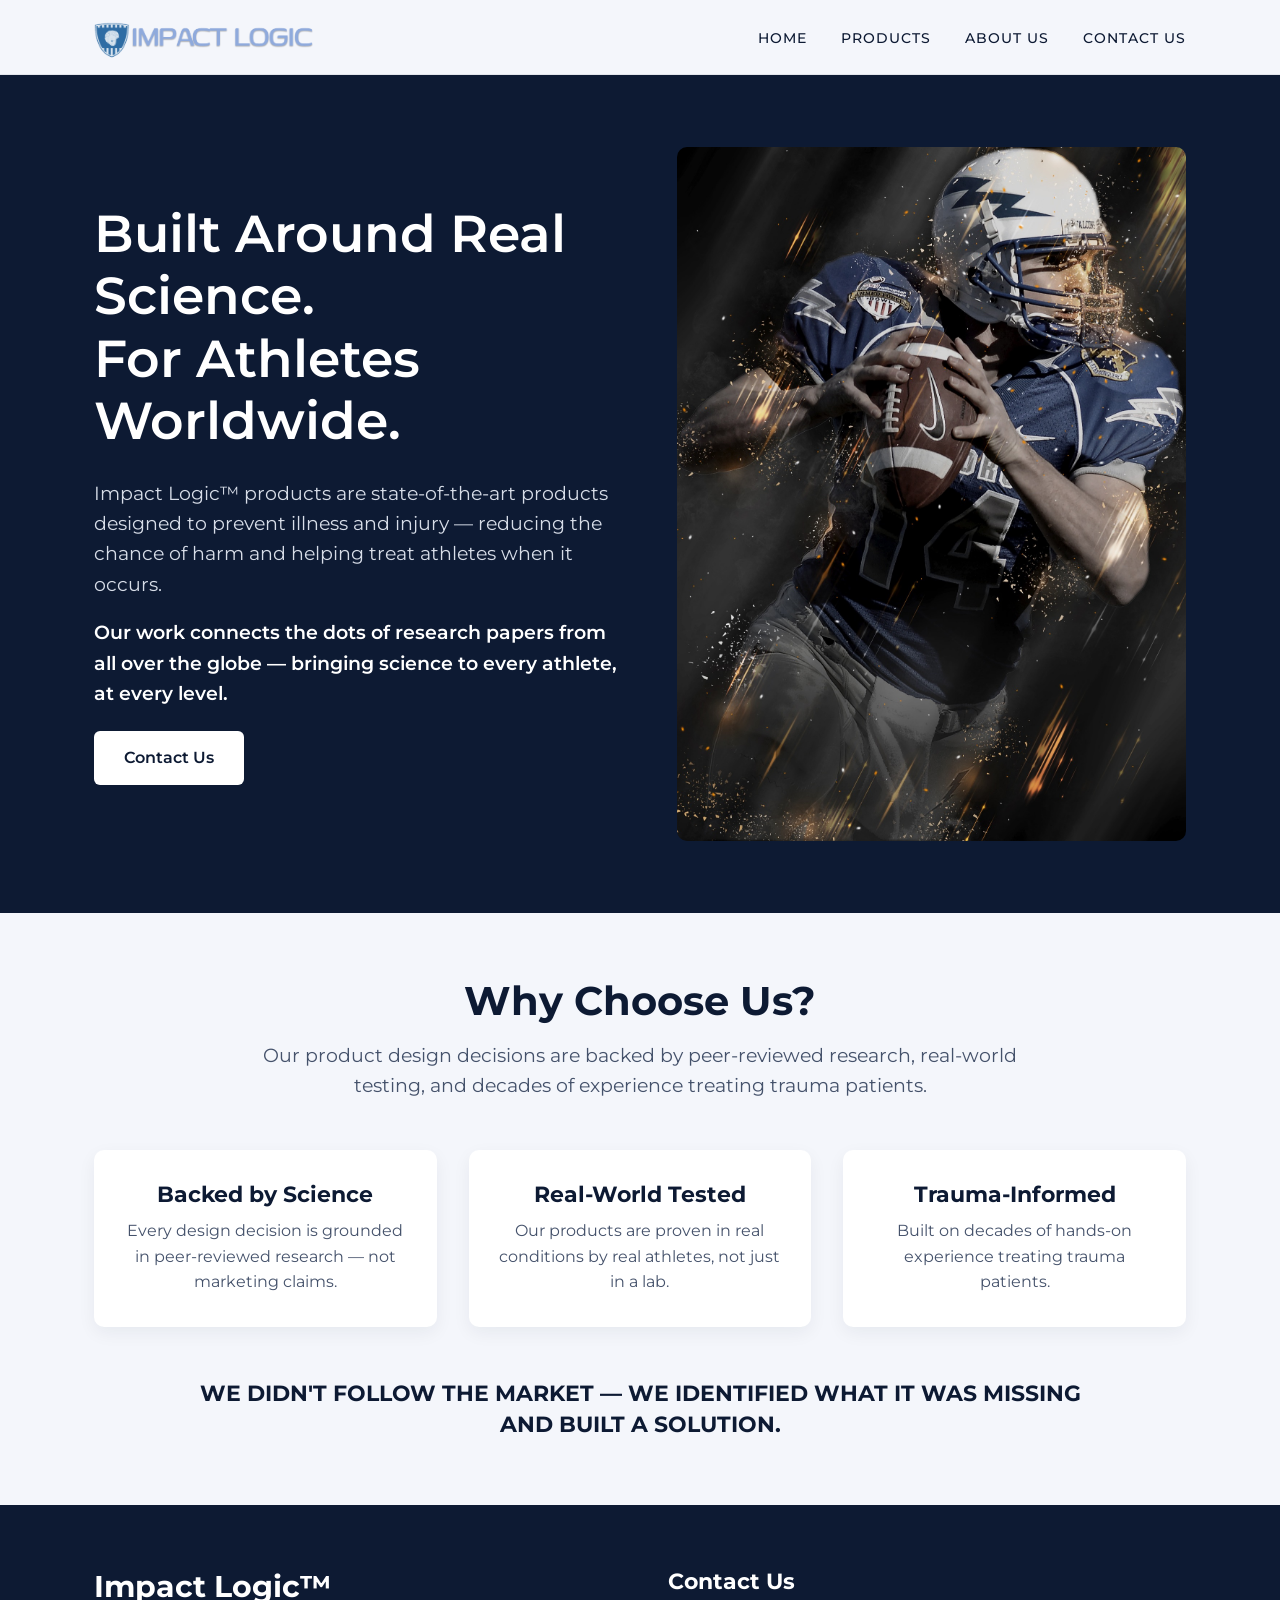
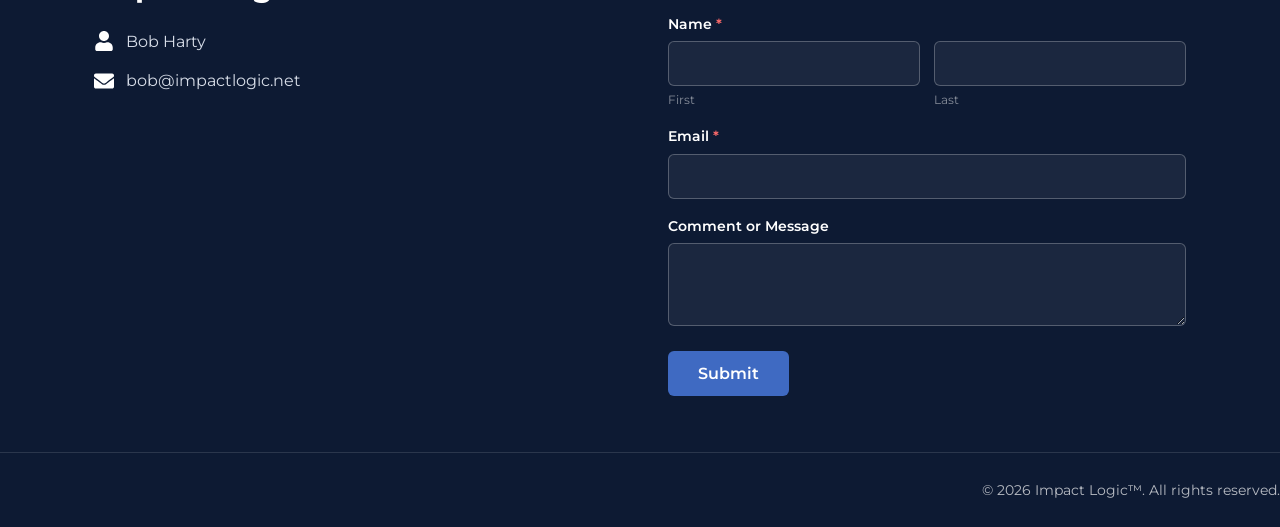
==== index.html @ c2b57afe "Add files via upload" ====
<!doctype html>
<html lang="en-US">
  <head>
    <meta charset="UTF-8" />
    <meta name="viewport" content="width=device-width, initial-scale=1" />
    <title>Impact Logic™ — Built Around Real Science</title>
    <link rel="icon" href="images/logo.png" />
    <link rel="preconnect" href="https://fonts.googleapis.com" />
    <link rel="preconnect" href="https://fonts.gstatic.com" crossorigin />
    <link
      href="https://fonts.googleapis.com/css2?family=Montserrat:wght@400;500;600;700&display=swap"
      rel="stylesheet"
    />
    <link rel="stylesheet" href="style.css" />
  </head>
  <body>
    <header class="site-header">
      <div class="header-inner">
        <a href="index.html" class="logo"
          ><img src="images/logo.png" alt="Impact Logic"
        /></a>
        <button
          class="menu-toggle"
          aria-label="Menu"
          onclick="document.getElementById('nav').classList.toggle('open')"
        >
          <svg
            width="28"
            height="28"
            viewBox="0 0 24 24"
            fill="none"
            stroke="#0d1a33"
            stroke-width="2"
          >
            <line x1="3" y1="6" x2="21" y2="6" />
            <line x1="3" y1="12" x2="21" y2="12" />
            <line x1="3" y1="18" x2="21" y2="18" />
          </svg>
        </button>
        <nav class="main" id="nav">
          <ul>
            <li><a href="index.html">Home</a></li>
            <li class="has-drop">
              <a href="products.html">Products</a>
              <ul class="drop">
                <li><a href="the-vortex.html">The Vortex</a></li>
                <li><a href="nekprotek.html">NekProTek</a></li>
                <li><a href="cryo-chair.html">Cryo Chair</a></li>
              </ul>
            </li>
            <li><a href="about.html">About Us</a></li>
            <li><a href="contact.html">Contact Us</a></li>
          </ul>
        </nav>
      </div>
    </header>

    <section class="hero" style="padding: 0">
      <div
        class="hero-grid"
        style="
          display: grid;
          grid-template-columns: 1.05fr 1fr;
          gap: 48px;
          align-items: center;
          background: var(--navy);
          max-width: 100%;
          margin: 0 auto;
          padding: 72px max(24px, calc((100% - 1140px) / 2 + 24px));
          color: #fff;
        "
      >
        <div>
          <h1 style="font-size: 52px; font-weight: 600; margin-bottom: 26px">
            Built Around Real Science.<br />For Athletes Worldwide.
          </h1>
          <p
            style="
              color: var(--text-light);
              margin-bottom: 18px;
              font-size: 19px;
            "
          >
            Impact Logic&trade; products are state-of-the-art products designed
            to prevent illness and injury &mdash; reducing the chance of harm
            and helping treat athletes when it occurs.
          </p>
          <p
            style="
              color: #fff;
              font-weight: 600;
              margin-bottom: 8px;
              font-size: 19px;
            "
          >
            Our work connects the dots of research papers from all over the
            globe &mdash; bringing science to every athlete, at every level.
          </p>
          <a href="contact.html" class="btn">Contact Us</a>
        </div>
        <div
          style="
            border-radius: 10px;
            overflow: hidden;
            background: #05070d;
            min-height: 460px;
          "
        >
          <img
            src="images/hero.jpg"
            alt="American Football Player in action"
            style="
              width: 100%;
              height: 100%;
              object-fit: cover;
              min-height: 460px;
            "
          />
        </div>
      </div>
    </section>
    <section class="alt" style="text-align: center">
      <div class="wrap">
        <h2 style="font-size: 40px; margin-bottom: 16px">Why Choose Us?</h2>
        <p class="lead" style="margin: 0 auto 48px">
          Our product design decisions are backed by peer-reviewed research,
          real-world testing, and decades of experience treating trauma
          patients.
        </p>
        <div class="pillars">
          <div class="pillar">
            <h3>Backed by Science</h3>
            <p>
              Every design decision is grounded in peer-reviewed research
              &mdash; not marketing claims.
            </p>
          </div>
          <div class="pillar">
            <h3>Real-World Tested</h3>
            <p>
              Our products are proven in real conditions by real athletes, not
              just in a lab.
            </p>
          </div>
          <div class="pillar">
            <h3>Trauma-Informed</h3>
            <p>
              Built on decades of hands-on experience treating trauma patients.
            </p>
          </div>
        </div>
        <p
          style="
            max-width: 900px;
            margin: 52px auto 0;
            font-weight: 700;
            font-size: 22px;
            color: var(--navy);
            line-height: 1.4;
          "
        >
          WE DIDN'T FOLLOW THE MARKET &mdash; WE IDENTIFIED WHAT IT WAS MISSING
          AND BUILT A SOLUTION.
        </p>
      </div>
    </section>

    <footer class="site-footer" id="footer">
      <div class="footer-grid">
        <div class="footer-brand">
          <h2>Impact Logic&trade;</h2>
          <ul class="contact-list">
            <li>
              <svg viewBox="0 0 448 512">
                <path
                  d="M224 256c70.7 0 128-57.3 128-128S294.7 0 224 0 96 57.3 96 128s57.3 128 128 128zm89.6 32h-16.7c-22.2 10.2-46.9 16-72.9 16s-50.6-5.8-72.9-16h-16.7C60.2 288 0 348.2 0 422.4V464c0 26.5 21.5 48 48 48h352c26.5 0 48-21.5 48-48v-41.6c0-74.2-60.2-134.4-134.4-134.4z"
                />
              </svg>
              Bob Harty
            </li>
            <li>
              <svg viewBox="0 0 512 512">
                <path
                  d="M502.3 190.8c3.9-3.1 9.7-.2 9.7 4.7V400c0 26.5-21.5 48-48 48H48c-26.5 0-48-21.5-48-48V195.6c0-5 5.7-7.8 9.7-4.7 22.4 17.4 52.1 39.5 154.1 113.6 21.1 15.4 56.7 47.8 92.2 47.6 35.7.3 72-32.8 92.3-47.6 102-74.1 131.6-96.3 154-113.7zM256 320c23.2.4 56.6-29.2 73.4-41.4 132.7-96.3 142.8-104.7 173.4-128.7 5.8-4.5 9.2-11.5 9.2-18.9v-19c0-26.5-21.5-48-48-48H48C21.5 64 0 85.5 0 112v19c0 7.4 3.4 14.3 9.2 18.9 30.6 23.9 40.7 32.4 173.4 128.7 16.8 12.2 50.2 41.8 73.4 41.4z"
                />
              </svg>
              <a href="mailto:bob@impactlogic.net">bob@impactlogic.net</a>
            </li>
          </ul>
        </div>
        <div class="form-box">
          <h3>Contact Us</h3>
          <!-- To make this email Bob: sign up free at https://formspree.io, create a form,
           and replace YOUR_FORM_ID below with the endpoint it gives you. -->
          <form action="https://formspree.io/f/YOUR_FORM_ID" method="POST">
            <div class="field">
              <label>Name <span class="req">*</span></label>
              <div class="form-row">
                <div>
                  <input type="text" name="First Name" required />
                  <div class="sub">First</div>
                </div>
                <div>
                  <input type="text" name="Last Name" required />
                  <div class="sub">Last</div>
                </div>
              </div>
            </div>
            <div class="field">
              <label>Email <span class="req">*</span></label
              ><input type="email" name="email" required />
            </div>
            <div class="field">
              <label>Comment or Message</label
              ><textarea name="message" rows="3"></textarea>
            </div>
            <button type="submit" class="form-submit">Submit</button>
          </form>
        </div>
      </div>
      <div class="copyright">
        &copy; 2026 Impact Logic&trade;. All rights reserved.
      </div>
    </footer>
  </body>
</html>
---- style.css ----
:root {
  --navy: #0d1a33;
  --header-bg: #f4f6fb;
  --text-light: #d7dde8;
  --white: #fff;
  --btn: #3f6ac2;
  --pale: #f4f6fb;
  --ink: #0d1a33;
  --muted: #45526b;
}
* {
  box-sizing: border-box;
  margin: 0;
  padding: 0;
}
body {
  font-family: "Montserrat", sans-serif;
  color: var(--ink);
  font-size: 18px;
  line-height: 1.6;
  background: var(--white);
}
img {
  max-width: 100%;
  display: block;
}
.wrap {
  max-width: 1140px;
  margin: 0 auto;
  padding: 0 24px;
}
a {
  color: var(--btn);
}
h1,
h2,
h3 {
  line-height: 1.2;
}

/* Header */
header.site-header {
  background: var(--header-bg);
  padding: 14px 0;
  position: sticky;
  top: 0;
  z-index: 100;
  border-bottom: 1px solid rgba(13, 26, 51, 0.08);
}
.header-inner {
  max-width: 1140px;
  margin: 0 auto;
  padding: 0 24px;
  display: flex;
  align-items: center;
  justify-content: space-between;
}
.logo img {
  max-height: 46px;
  width: auto;
}
nav.main > ul {
  list-style: none;
  display: flex;
  gap: 34px;
  align-items: center;
}
nav.main a {
  color: var(--navy);
  text-decoration: none;
  text-transform: uppercase;
  font-size: 14px;
  font-weight: 500;
  letter-spacing: 1px;
}
nav.main a:hover {
  opacity: 0.7;
}
.has-drop {
  position: relative;
}
.drop {
  display: none;
  position: absolute;
  top: calc(100% + 3px);
  left: 0;
  background: var(--white);
  min-width: 180px;
  border-radius: 8px;
  box-shadow: 0 12px 30px rgba(13, 26, 51, 0.14);
  overflow: hidden;
  padding: 6px 0;
}
.has-drop:hover .drop {
  display: block;
}
.drop a {
  display: block;
  padding: 12px 22px;
  font-size: 13px;
  white-space: nowrap;
}
.drop a:hover {
  background: var(--pale);
  opacity: 1;
}
.menu-toggle {
  display: none;
  background: none;
  border: 0;
  cursor: pointer;
}

/* Page hero band */
.page-head {
  background: var(--navy);
  color: var(--white);
  padding: 56px 0;
}
.page-head h1 {
  font-size: 46px;
  font-weight: 600;
}
.page-head p {
  color: var(--text-light);
  max-width: 1140px;
  margin-top: 12px;
}

/* Buttons */
.btn {
  display: inline-block;
  background: var(--white);
  color: var(--navy);
  text-decoration: none;
  font-weight: 600;
  padding: 14px 30px;
  border-radius: 6px;
  margin-top: 14px;
  font-size: 16px;
  transition: transform 0.15s ease;
}
.btn:hover {
  transform: translateY(-2px);
}
.btn-navy {
  background: var(--navy);
  color: #fff;
}

/* Sections */
section {
  padding: 64px 0;
}
section.alt {
  background: var(--pale);
}
.lead {
  font-size: 19px;
  color: var(--muted);
  max-width: 820px;
}

/* Product row (image + text) */
.prod {
  display: grid;
  grid-template-columns: 1fr 1fr;
  gap: 48px;
  align-items: center;
  margin-bottom: 8px;
}
.prod.rev {
  direction: rtl;
}
.prod.rev > * {
  direction: ltr;
}
.prod img {
  border-radius: 10px;
  width: 100%;
  object-fit: cover;
  box-shadow: 0 8px 24px rgba(13, 26, 51, 0.12);
}
.prod h2 {
  font-size: 32px;
  margin-bottom: 14px;
}
.prod h3 {
  font-size: 20px;
  margin: 18px 0 8px;
  color: var(--navy);
}
.prod p {
  color: var(--muted);
}

/* Two-up cards (nekprotek versions) */
.cards2 {
  display: flex;
  flex-direction: horizontal;
  gap: 32px;
}
.card {
  background: #fff;
  border: 1px solid rgba(13, 26, 51, 0.1);
  border-radius: 12px;
  overflow: hidden;
  box-shadow: 0 8px 24px rgba(3, 10, 22, 0.06);
}
.card img {
  width: 100%;
  height: 60%;
  object-fit: cover;
}
.card .body {
  padding: 26px 28px;
}
.card h2 {
  font-size: 24px;
  margin-bottom: 6px;
}
.card h3 {
  font-size: 16px;
  text-transform: uppercase;
  letter-spacing: 1px;
  color: var(--btn);
  margin: 16px 0 8px;
}
.card p {
  color: var(--muted);
  font-size: 16px;
}

/* generic content block */
.block {
  max-width: 900px;
}
.block h2 {
  font-size: 30px;
  margin-bottom: 14px;
}
.block p {
  color: var(--muted);
  margin-bottom: 16px;
}
.stat-list {
  list-style: none;
  margin: 16px 0;
}
.stat-list li {
  padding: 10px 0 10px 30px;
  position: relative;
  color: var(--ink);
  border-bottom: 1px solid rgba(13, 26, 51, 0.08);
}
.stat-list li:before {
  content: "▸";
  position: absolute;
  left: 6px;
  color: var(--btn);
}

/* studies */
.study {
  background: #fff;
  border-left: 4px solid var(--btn);
  border-radius: 8px;
  padding: 22px 26px;
  margin-bottom: 20px;
  box-shadow: 0 4px 14px rgba(13, 26, 51, 0.05);
}
.study h3 {
  font-size: 18px;
  margin-bottom: 8px;
  color: var(--navy);
}
.study p {
  color: var(--muted);
  font-size: 16px;
}

/* pillars (home) */
.pillars {
  display: grid;
  grid-template-columns: repeat(3, 1fr);
  gap: 32px;
  text-align: center;
}
.pillar {
  background: var(--white);
  border-radius: 10px;
  padding: 32px 28px;
  box-shadow: 0 6px 18px rgba(13, 26, 51, 0.06);
}
.pillar .ic {
  width: 44px;
  height: 44px;
  color: var(--btn);
  margin-bottom: 16px;
}
.pillar h3 {
  font-size: 22px;
  margin-bottom: 10px;
  color: var(--navy);
}
.pillar p {
  font-size: 16px;
  color: var(--muted);
}

/* Footer */
footer.site-footer {
  background: var(--navy);
  color: var(--white);
  padding: 64px 0 0;
}
.footer-grid {
  max-width: 1140px;
  margin: 0 auto;
  padding: 0 24px;
  display: grid;
  grid-template-columns: 1fr 1fr;
  gap: 56px;
  align-items: start;
}
.footer-brand h2 {
  font-size: 30px;
  margin-bottom: 24px;
}
.contact-list {
  list-style: none;
}
.contact-list li {
  display: flex;
  align-items: center;
  gap: 12px;
  margin-bottom: 14px;
  color: var(--text-light);
  font-size: 16px;
}
.contact-list svg {
  width: 20px;
  height: 20px;
  flex: 0 0 20px;
  fill: var(--white);
}
.contact-list a {
  color: var(--text-light);
  text-decoration: none;
}
.contact-list a:hover {
  color: var(--white);
}
.form-box h3 {
  font-size: 22px;
  margin-bottom: 18px;
}
.form-row {
  display: grid;
  grid-template-columns: 1fr 1fr;
  gap: 14px;
}
.field {
  margin-bottom: 16px;
}
.field label {
  display: block;
  font-size: 14px;
  font-weight: 600;
  margin-bottom: 6px;
}
.field .req {
  color: #ff6b6b;
}
.field input,
.field textarea {
  width: 100%;
  padding: 12px 14px;
  border: 1px solid rgba(255, 255, 255, 0.25);
  border-radius: 6px;
  background: rgba(255, 255, 255, 0.06);
  color: var(--white);
  font-size: 16px;
  font-family: inherit;
}
.sub {
  font-size: 12px;
  color: rgba(255, 255, 255, 0.5);
  margin-top: 4px;
}
.form-submit {
  background: var(--btn);
  color: #fff;
  border: 0;
  padding: 13px 30px;
  border-radius: 6px;
  font-size: 16px;
  font-weight: 600;
  cursor: pointer;
  font-family: inherit;
}
.form-submit:hover {
  background: #4d79d1;
}
.copyright {
  border-top: 1px solid rgba(255, 255, 255, 0.12);
  margin-top: 56px;
  padding: 26px 0;
  text-align: right;
  font-size: 14px;
  color: rgba(255, 255, 255, 0.7);
}

@media (max-width: 900px) {
  .hero-grid,
  .prod,
  .cards2,
  .pillars,
  .footer-grid {
    grid-template-columns: 1fr !important;
    gap: 32px;
  }
  .prod.rev {
    direction: ltr;
  }
  .page-head h1 {
    font-size: 34px;
  }
  nav.main ul {
    display: none;
  }
  .menu-toggle {
    display: block;
  }
  nav.main.open ul {
    display: flex;
    flex-direction: column;
    position: absolute;
    top: 70px;
    right: 24px;
    background: #fff;
    padding: 16px 20px;
    border-radius: 8px;
    box-shadow: 0 12px 30px rgba(13, 26, 51, 0.14);
    gap: 16px;
    z-index: 200;
  }
  nav.main.open .drop {
    position: static;
    display: block;
    box-shadow: none;
    padding-left: 12px;
    min-width: 0;
  }
}
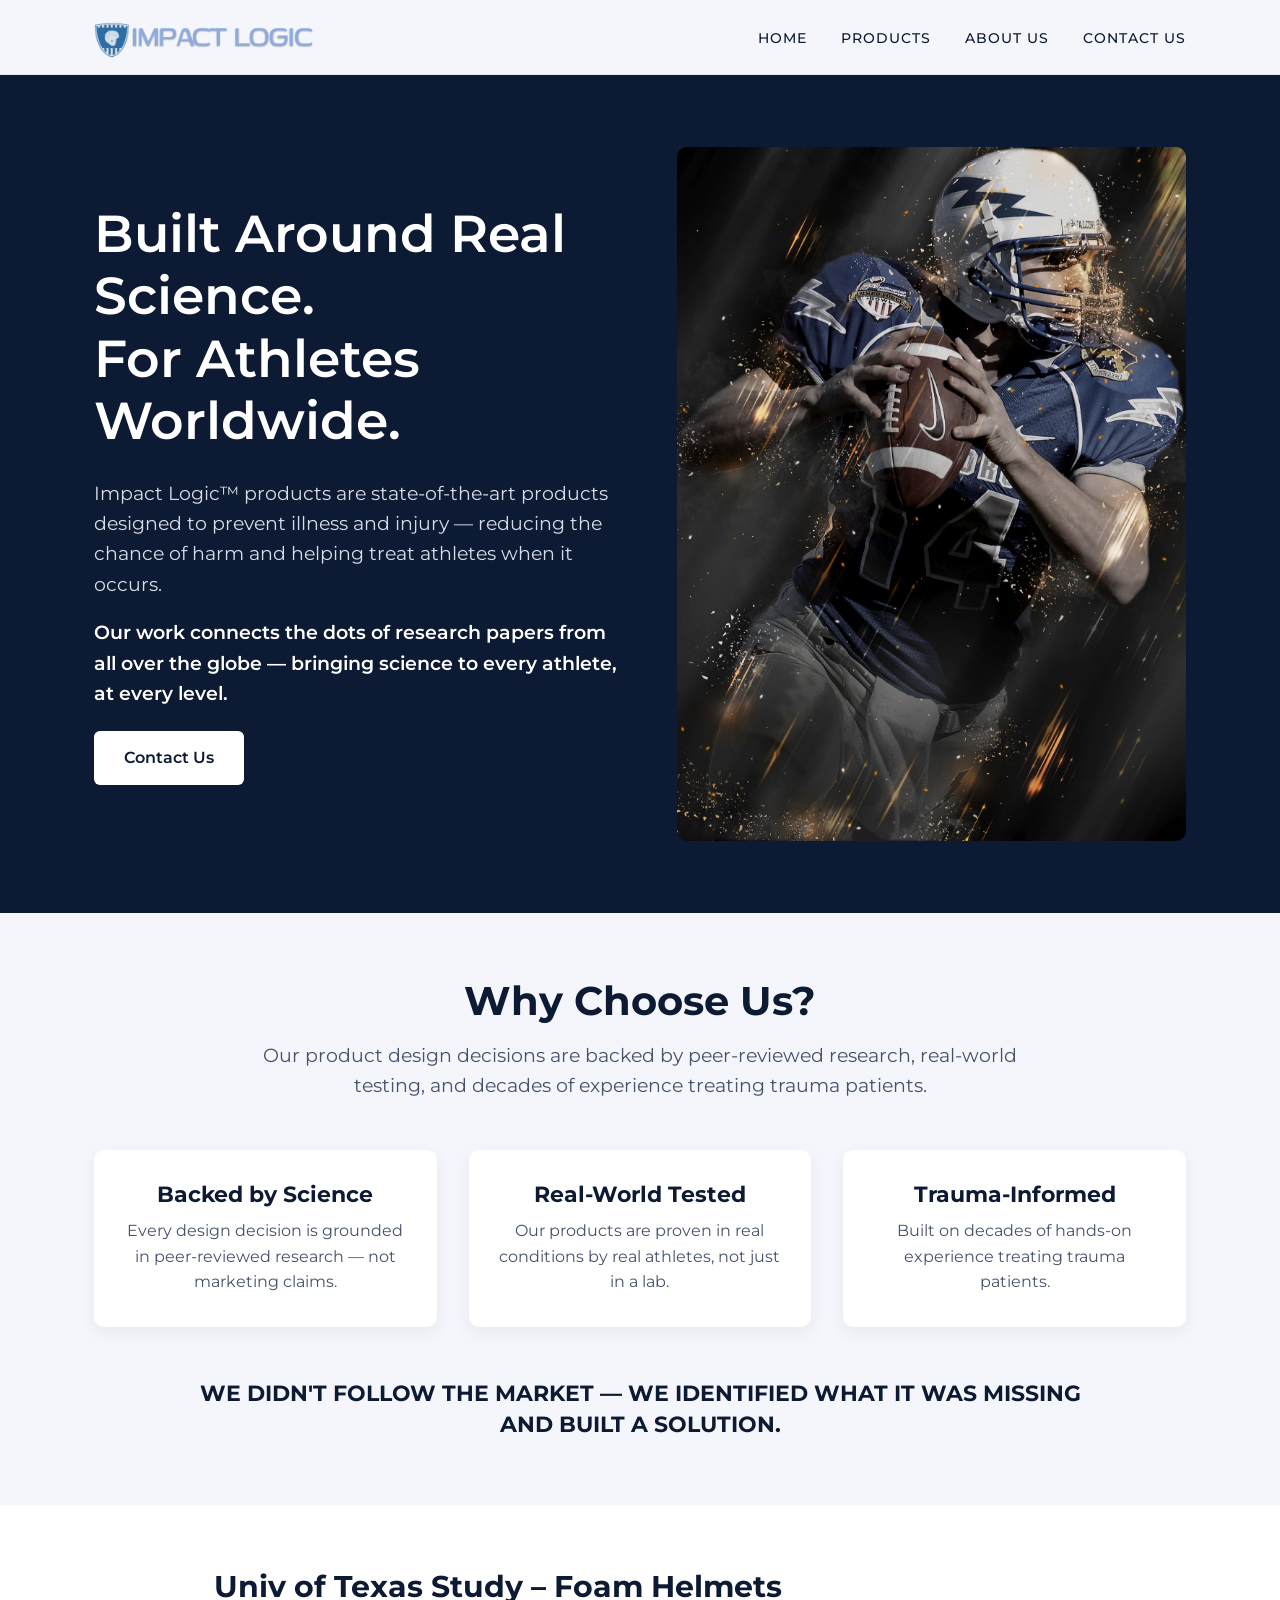
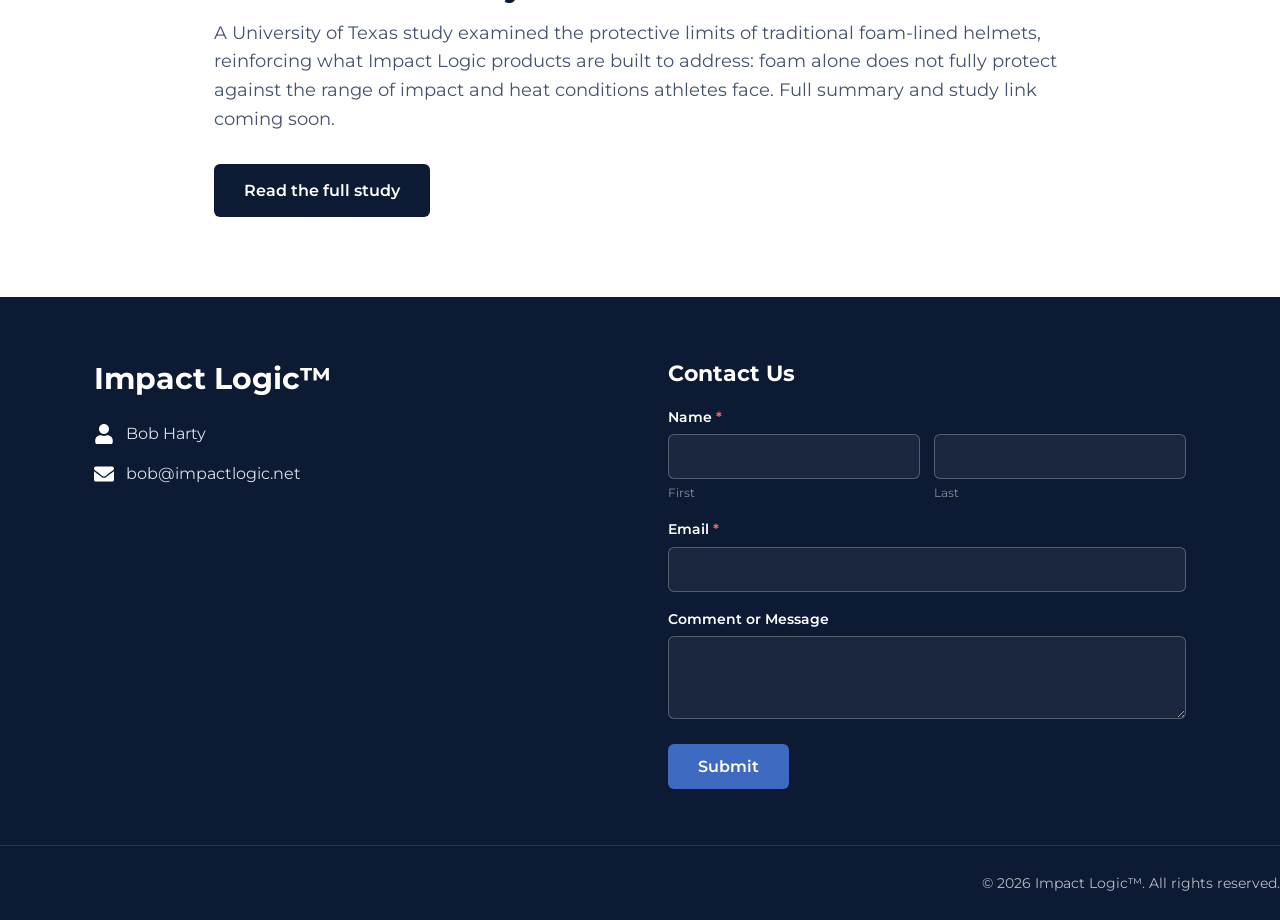
==== commit 1aab3dcb: "Add files via upload" ====
--- a/index.html
+++ b/index.html
@@ -164,6 +164,18 @@
         </p>
       </div>
     </section>
+    <section>
+      <div class="wrap block" style="max-width: 900px; margin: 0 auto">
+        <h2>Univ of Texas Study &ndash; Foam Helmets</h2>
+        <p>
+          A University of Texas study examined the protective limits of traditional foam-lined helmets, reinforcing what Impact Logic products are built to address: foam alone does not fully protect against the range of impact and heat conditions athletes face. Full summary and study link coming soon.
+        </p>
+        <p>
+          <a href="#" class="btn btn-navy" style="color: #fff">Read the full study</a>
+        </p>
+      </div>
+    </section>
+
 
     <footer class="site-footer" id="footer">
       <div class="footer-grid">
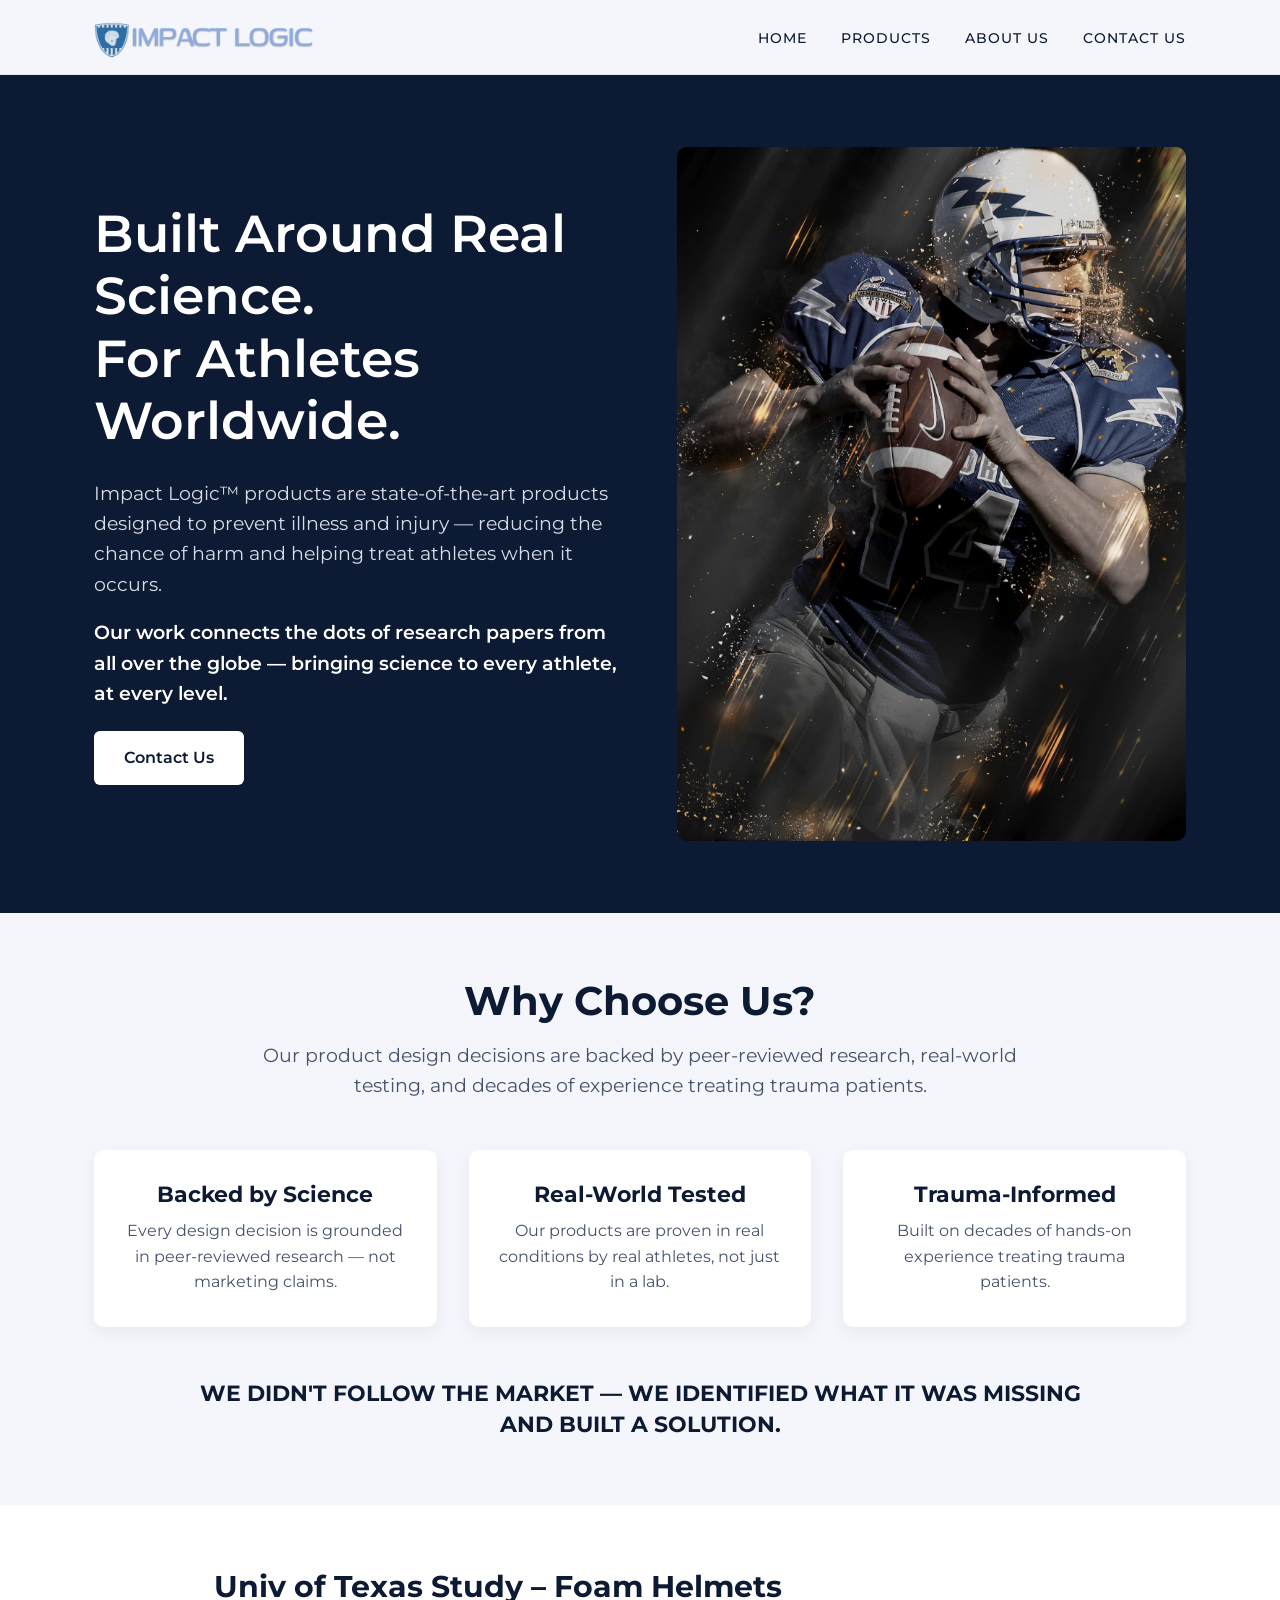
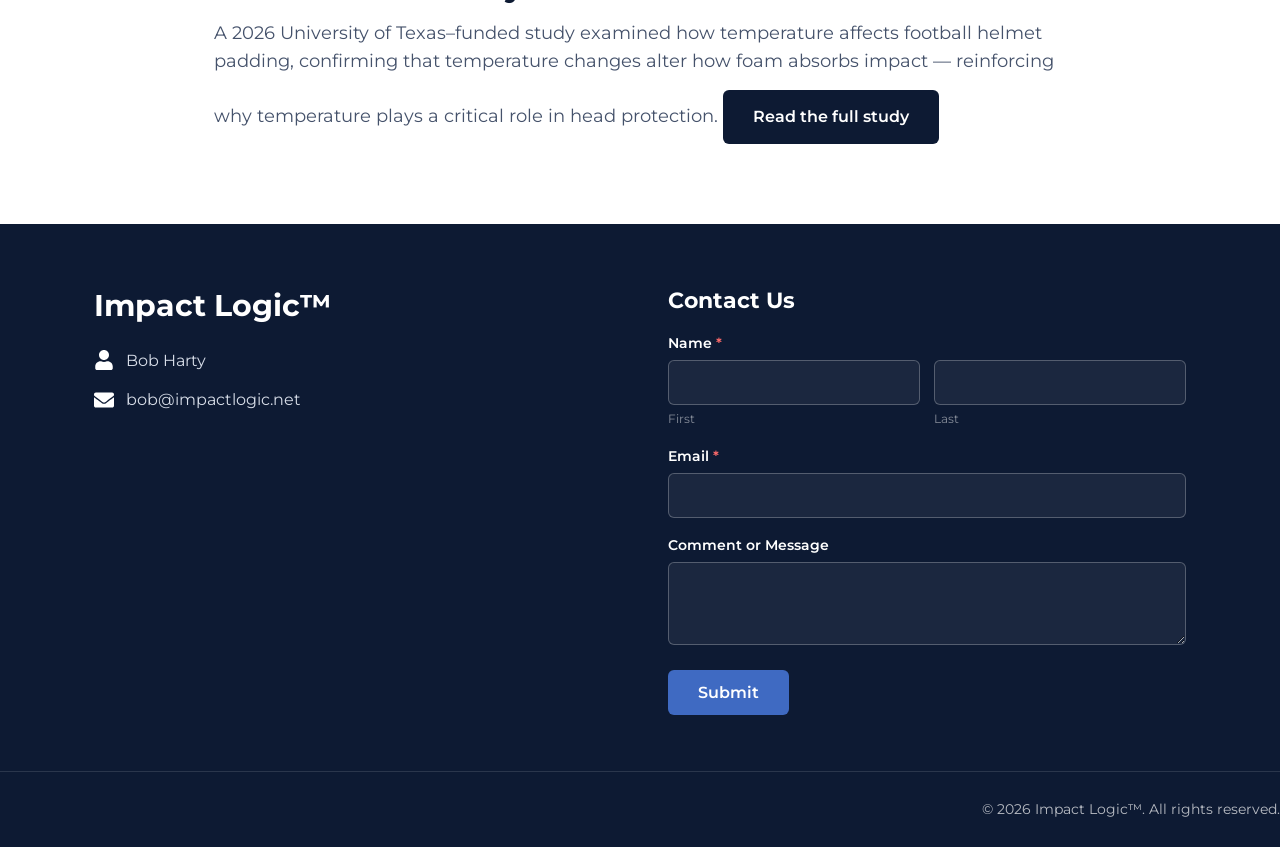
==== commit 2b9c0d61: "Revise study details and update form Updated study description and form action URL." ====
--- a/index.html
+++ b/index.html
@@ -168,10 +168,8 @@
       <div class="wrap block" style="max-width: 900px; margin: 0 auto">
         <h2>Univ of Texas Study &ndash; Foam Helmets</h2>
         <p>
-          A University of Texas study examined the protective limits of traditional foam-lined helmets, reinforcing what Impact Logic products are built to address: foam alone does not fully protect against the range of impact and heat conditions athletes face. Full summary and study link coming soon.
-        </p>
-        <p>
-          <a href="#" class="btn btn-navy" style="color: #fff">Read the full study</a>
+          A 2026 University of Texas–funded study examined how temperature affects football helmet padding, confirming that temperature changes alter how foam absorbs impact — reinforcing why temperature plays a critical role in head protection.
+          <a href="https://link.springer.com/article/10.1007/s10439-026-04161-2" target="_blank" rel="noopener"" class="btn btn-navy" style="color: #fff">Read the full study</a>
         </p>
       </div>
     </section>
@@ -204,7 +202,7 @@
           <h3>Contact Us</h3>
           <!-- To make this email Bob: sign up free at https://formspree.io, create a form,
            and replace YOUR_FORM_ID below with the endpoint it gives you. -->
-          <form action="https://formspree.io/f/YOUR_FORM_ID" method="POST">
+          <form action="https://https://formspree.io/f/xzerdgpr" method="POST">
             <div class="field">
               <label>Name <span class="req">*</span></label>
               <div class="form-row">
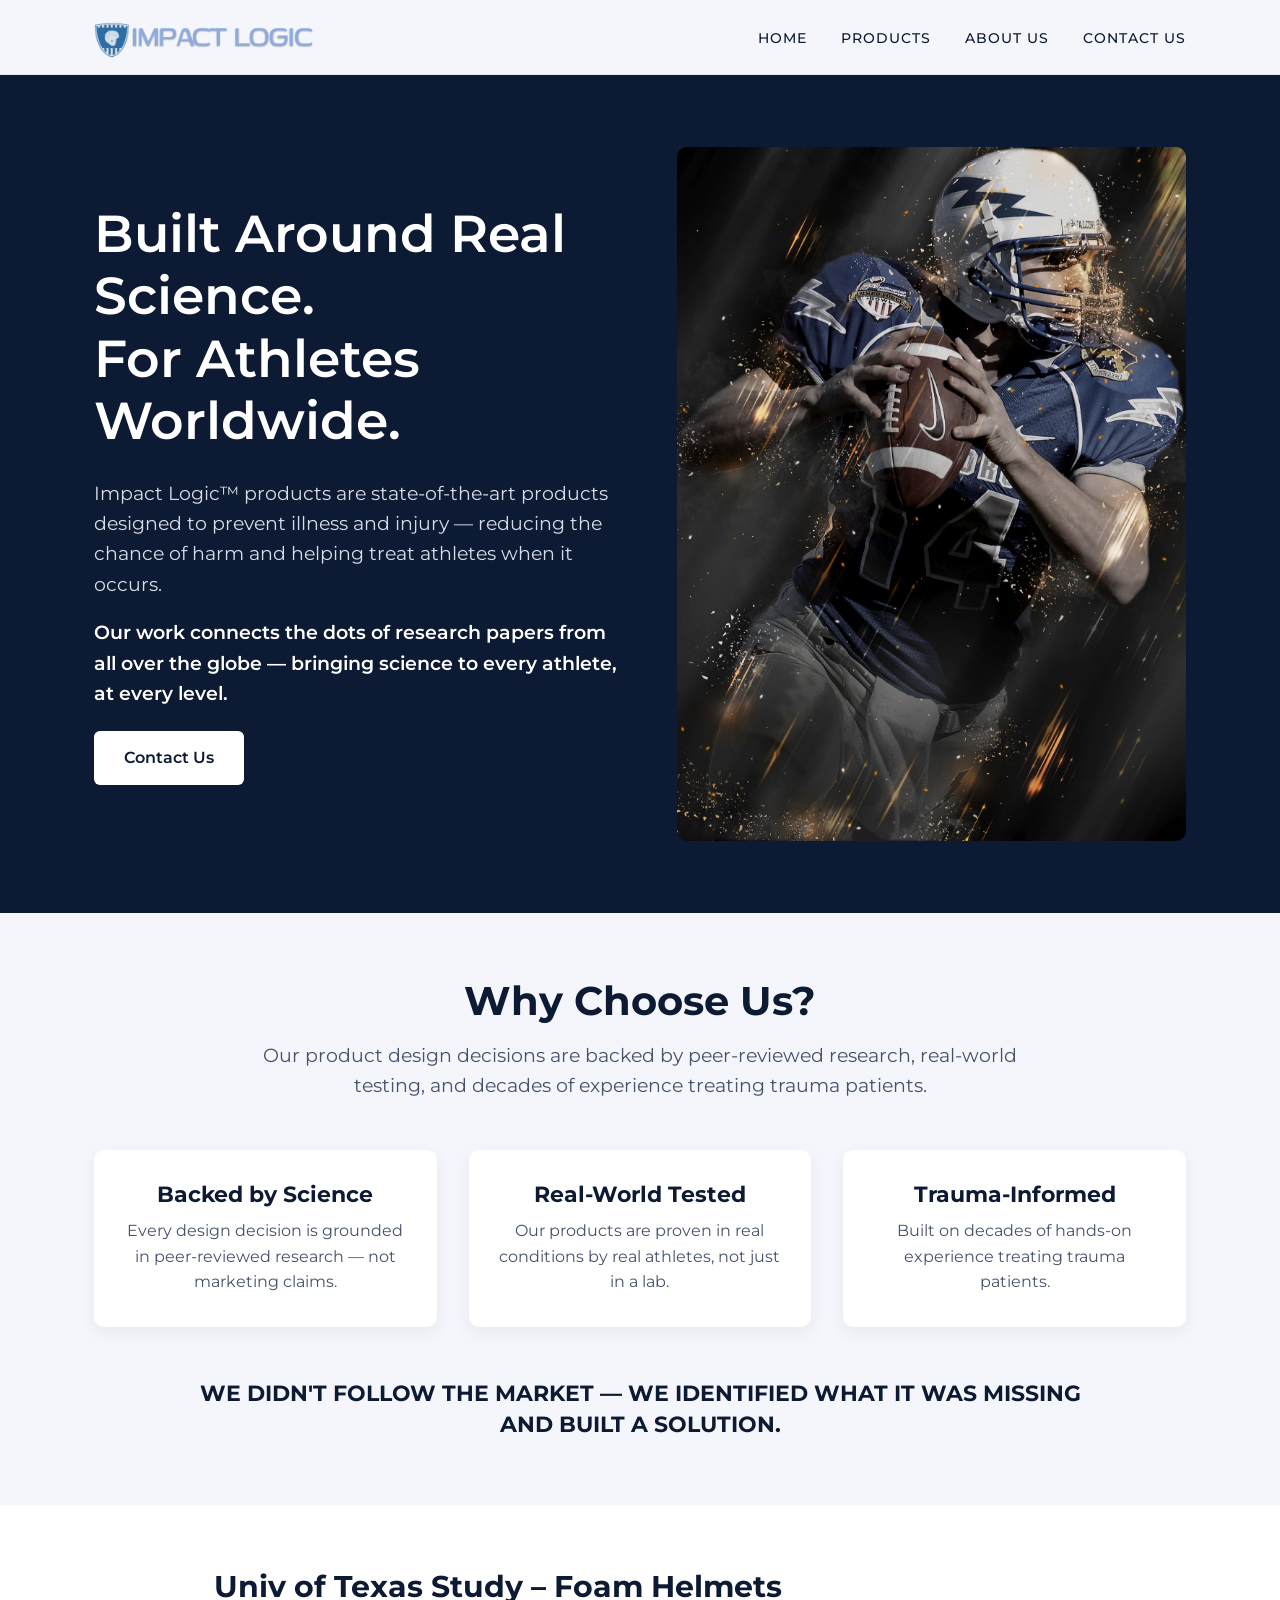
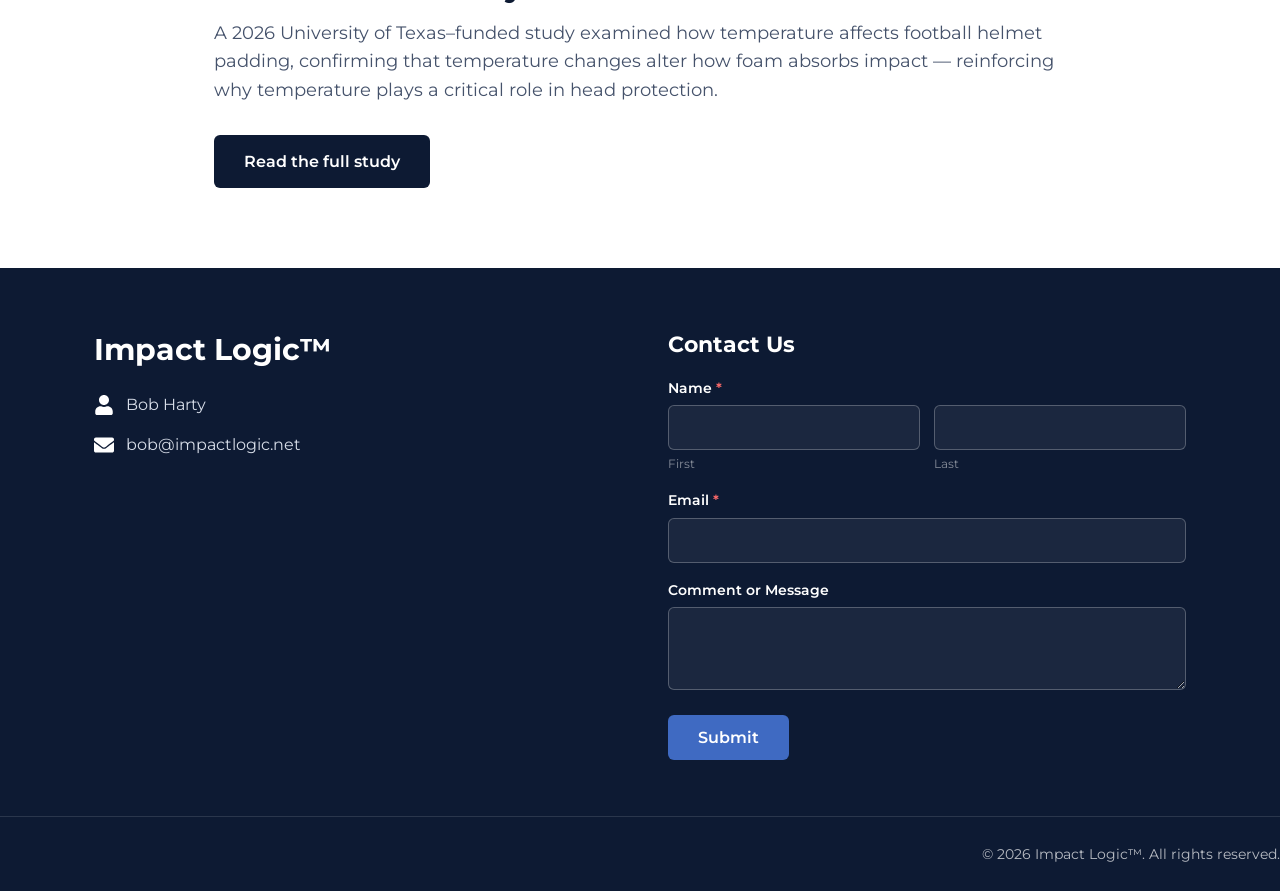
==== commit 23d967d8: "Fix HTML encoding for study description paragraph" ====
--- a/index.html
+++ b/index.html
@@ -168,7 +168,7 @@
       <div class="wrap block" style="max-width: 900px; margin: 0 auto">
         <h2>Univ of Texas Study &ndash; Foam Helmets</h2>
         <p>
-          A 2026 University of Texas–funded study examined how temperature affects football helmet padding, confirming that temperature changes alter how foam absorbs impact — reinforcing why temperature plays a critical role in head protection.
+          A 2026 University of Texas–funded study examined how temperature affects football helmet padding, confirming that temperature changes alter how foam absorbs impact — reinforcing why temperature plays a critical role in head protection.</p>
           <a href="https://link.springer.com/article/10.1007/s10439-026-04161-2" target="_blank" rel="noopener"" class="btn btn-navy" style="color: #fff">Read the full study</a>
         </p>
       </div>
@@ -200,9 +200,7 @@
         </div>
         <div class="form-box">
           <h3>Contact Us</h3>
-          <!-- To make this email Bob: sign up free at https://formspree.io, create a form,
-           and replace YOUR_FORM_ID below with the endpoint it gives you. -->
-          <form action="https://https://formspree.io/f/xzerdgpr" method="POST">
+          <form action="https://formspree.io/f/xzerdgpr" method="POST">
             <div class="field">
               <label>Name <span class="req">*</span></label>
               <div class="form-row">
@@ -232,5 +230,6 @@
         &copy; 2026 Impact Logic&trade;. All rights reserved.
       </div>
     </footer>
+     <script src="form-handler.js"></script>
   </body>
 </html>
